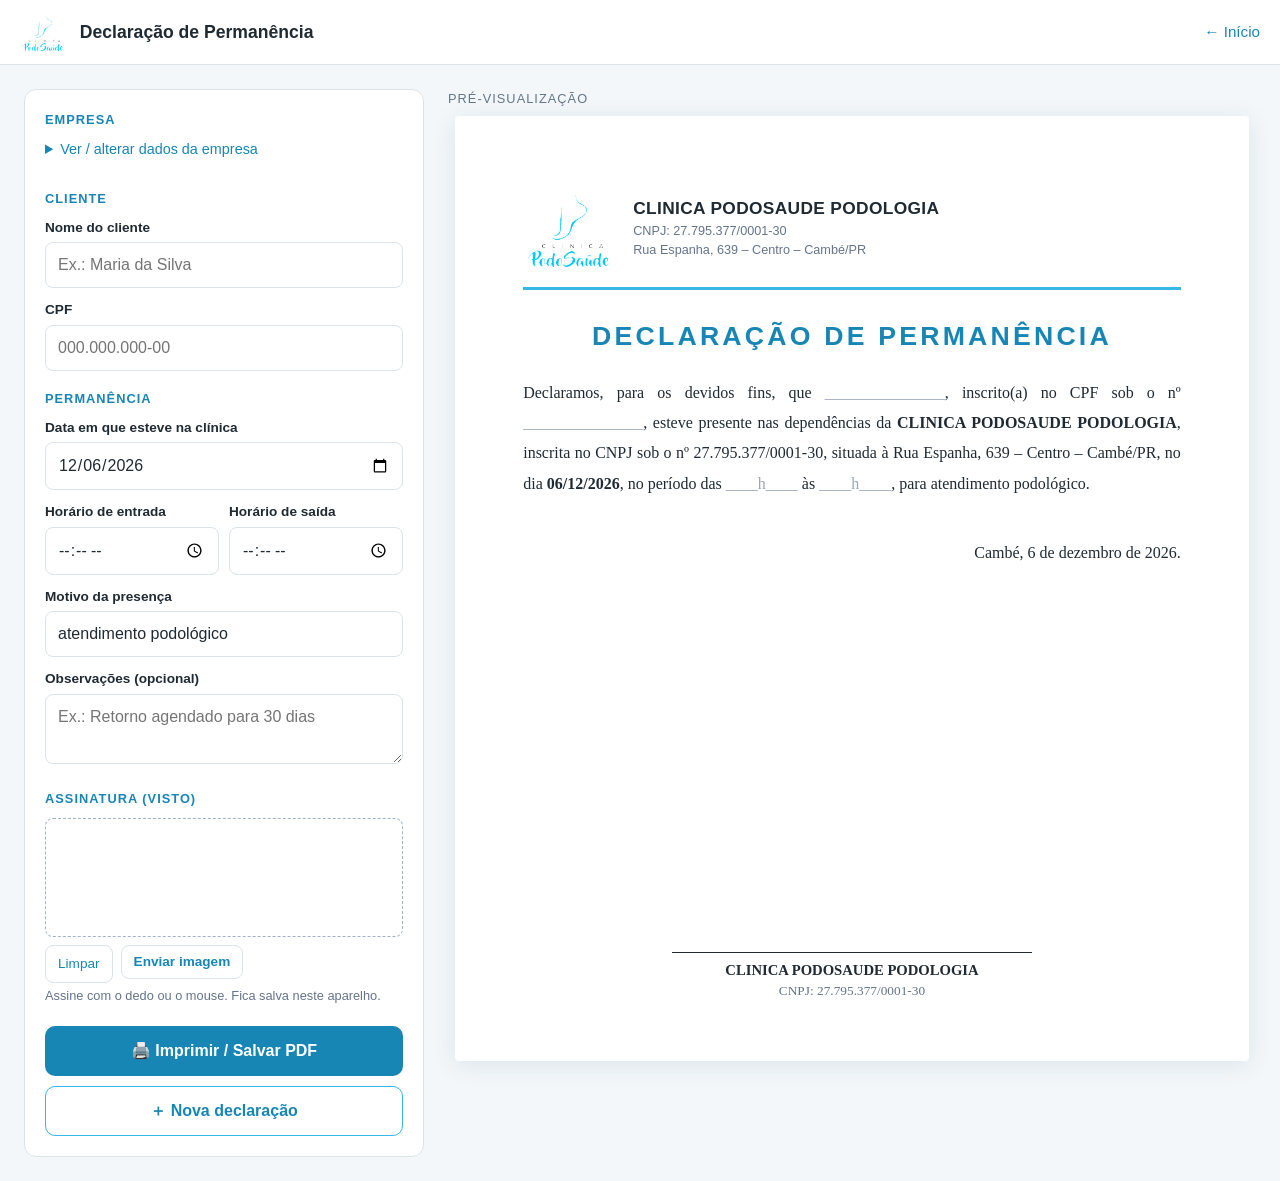
==== declaracao.html @ 124981b6 "Gerador de recibos e declaração de permanência – PodoSaúde Co-Authored-By: Claude Opus 5.5 <noreply@" ====
<!DOCTYPE html>
<html lang="pt-BR">
<head>
  <meta charset="UTF-8">
  <meta name="viewport" content="width=device-width, initial-scale=1">
  <title>Declaração de Permanência – PodoSaúde</title>
  <link rel="stylesheet" href="estilo.css">
</head>
<body>

<header class="topo">
  <img src="logo.png" alt="PodoSaúde">
  <h1>Declaração de Permanência</h1>
  <a class="voltar" href="index.html">← Início</a>
</header>

<div class="area">

  <!-- ===== FORMULÁRIO ===== -->
  <form class="formulario" id="form" onsubmit="return false">
    <h2>Empresa</h2>
    <details class="empresa">
      <summary>Ver / alterar dados da empresa</summary>
      <div class="campo">
        <label for="empresa">Nome da empresa</label>
        <input id="empresa" value="CLINICA PODOSAUDE PODOLOGIA">
      </div>
      <div class="campo">
        <label for="cnpj">CNPJ</label>
        <input id="cnpj" value="27.795.377/0001-30" inputmode="numeric" maxlength="18">
      </div>
      <div class="campo">
        <label for="endereco">Endereço</label>
        <input id="endereco" value="Rua Espanha, 639 – Centro – Cambé/PR">
      </div>
      <div class="campo">
        <label for="cidade">Cidade (para a data do documento)</label>
        <input id="cidade" value="Cambé">
      </div>
    </details>

    <h2>Cliente</h2>
    <div class="campo">
      <label for="cliente">Nome do cliente</label>
      <input id="cliente" placeholder="Ex.: Maria da Silva" autocomplete="off">
    </div>
    <div class="campo">
      <label for="cpf">CPF</label>
      <input id="cpf" placeholder="000.000.000-00" inputmode="numeric" maxlength="14" autocomplete="off">
    </div>

    <h2>Permanência</h2>
    <div class="campo">
      <label for="data">Data em que esteve na clínica</label>
      <input id="data" type="date">
    </div>
    <div class="linha-2">
      <div class="campo">
        <label for="entrada">Horário de entrada</label>
        <input id="entrada" type="time">
      </div>
      <div class="campo">
        <label for="saida">Horário de saída</label>
        <input id="saida" type="time">
      </div>
    </div>
    <div class="campo">
      <label for="finalidade">Motivo da presença</label>
      <input id="finalidade" value="atendimento podológico">
    </div>
    <div class="campo">
      <label for="obs">Observações (opcional)</label>
      <textarea id="obs" placeholder="Ex.: Retorno agendado para 30 dias"></textarea>
    </div>

    <h2>Assinatura (visto)</h2>
    <div class="campo">
      <canvas id="assin-canvas" class="assin-quadro" width="600" height="200"></canvas>
      <div class="assin-acoes">
        <button type="button" class="btn-mini" id="assin-limpar">Limpar</button>
        <label class="btn-mini">Enviar imagem<input type="file" accept="image/*" id="assin-arquivo" hidden></label>
      </div>
      <div class="dica">Assine com o dedo ou o mouse. Fica salva neste aparelho.</div>
    </div>

    <div class="botoes">
      <button type="button" class="btn btn-principal" id="imprimir">🖨️ Imprimir / Salvar PDF</button>
      <button type="button" class="btn btn-secundario" id="novo">＋ Nova declaração</button>
    </div>
  </form>

  <!-- ===== DOCUMENTO ===== -->
  <section>
    <p class="previa-titulo">Pré-visualização</p>
    <article class="documento">
      <div class="doc-cabecalho">
        <img src="logo.png" alt="Logo">
        <div class="doc-empresa">
          <strong data-v="empresa"></strong>
          <span>CNPJ: <span data-v="cnpj" style="display:inline"></span></span>
          <span data-v="endereco"></span>
        </div>
      </div>

      <div class="doc-titulo-linha" style="justify-content:center">
        <h2 class="doc-titulo" style="text-align:center">DECLARAÇÃO DE PERMANÊNCIA</h2>
      </div>

      <p class="doc-texto">
        Declaramos, para os devidos fins, que <b data-v="cliente"></b>, inscrito(a) no CPF sob o
        nº <b data-v="cpf"></b>, esteve presente nas dependências da <b data-v="empresa"></b>,
        inscrita no CNPJ sob o nº <span data-v="cnpj"></span>, situada à <span data-v="endereco"></span>,
        no dia <b id="d-dia"></b>, no período das <b data-v="entrada"></b> às <b data-v="saida"></b>,
        para <span data-v="finalidade"></span>.
      </p>

      <div class="doc-obs" id="d-obs-box"><strong>Observações</strong><span data-v="obs"></span></div>

      <p class="doc-data"><span data-v="cidade"></span>, <span id="d-data"></span>.</p>

      <div class="doc-assinatura">
        <div class="assin-area"><img id="d-assinatura" alt=""></div>
        <div class="traco"></div>
        <strong data-v="empresa"></strong>
        <span>CNPJ: <span data-v="cnpj" style="display:inline"></span></span>
      </div>
    </article>
  </section>
</div>

<script>
/* ---------- Funções de apoio ---------- */
const $ = id => document.getElementById(id);
const MESES = ["janeiro","fevereiro","março","abril","maio","junho","julho","agosto","setembro","outubro","novembro","dezembro"];

function mascaraCPF(v) {
  v = v.replace(/\D/g, "").slice(0, 11);
  return v.replace(/(\d{3})(\d)/, "$1.$2").replace(/(\d{3})(\d)/, "$1.$2").replace(/(\d{3})(\d{1,2})$/, "$1-$2");
}
function mascaraCNPJ(v) {
  v = v.replace(/\D/g, "").slice(0, 14);
  return v.replace(/^(\d{2})(\d)/, "$1.$2").replace(/^(\d{2})\.(\d{3})(\d)/, "$1.$2.$3")
          .replace(/\.(\d{3})(\d)/, ".$1/$2").replace(/(\d{4})(\d)/, "$1-$2");
}
function dataExtenso(iso) {
  if (!iso) return null;
  const [a, m, d] = iso.split("-").map(Number);
  return `${d} de ${MESES[m - 1]} de ${a}`;
}
function dataCurta(iso) {
  if (!iso) return null;
  const [a, m, d] = iso.split("-");
  return `${d}/${m}/${a}`;
}
const hora = v => v ? v.replace(":", "h") : null;
function hojeISO() {
  const h = new Date();
  return `${h.getFullYear()}-${String(h.getMonth() + 1).padStart(2, "0")}-${String(h.getDate()).padStart(2, "0")}`;
}

/* ---------- Atualiza a pré-visualização ---------- */
function preencher(chave, texto, vazio = "_______________") {
  document.querySelectorAll(`[data-v="${chave}"]`).forEach(el => {
    el.textContent = texto || vazio;
    el.classList.toggle("vazio", !texto);
  });
}
function atualizar() {
  ["empresa", "cnpj", "endereco", "cidade", "cliente", "cpf", "finalidade"].forEach(k => preencher(k, $(k).value.trim()));
  preencher("entrada", hora($("entrada").value), "____h____");
  preencher("saida", hora($("saida").value), "____h____");
  const obs = $("obs").value.trim();
  preencher("obs", obs, "");
  $("d-obs-box").style.display = obs ? "" : "none";

  const dia = $("d-dia");
  dia.textContent = dataCurta($("data").value) || "____/____/______";
  dia.classList.toggle("vazio", !$("data").value);
  $("d-data").textContent = dataExtenso(hojeISO());
}

/* ---------- Eventos ---------- */
$("cpf").addEventListener("input", e => e.target.value = mascaraCPF(e.target.value));
$("cnpj").addEventListener("input", e => e.target.value = mascaraCNPJ(e.target.value));
$("form").addEventListener("input", atualizar);

$("imprimir").addEventListener("click", () => {
  const titulo = document.title;
  const nome = $("cliente").value.trim();
  document.title = `Declaração de Permanência${nome ? " - " + nome : ""}`;
  window.print();
  setTimeout(() => document.title = titulo, 1000);
});

$("novo").addEventListener("click", () => {
  ["cliente", "cpf", "entrada", "saida", "obs"].forEach(k => $(k).value = "");
  $("data").value = hojeISO();
  atualizar();
  $("cliente").focus();
});

/* ---------- Início ---------- */
$("data").value = hojeISO();
atualizar();
</script>
<script src="assinatura.js"></script>
</body>
</html>
---- estilo.css ----
/* ===== Estilo compartilhado – Gerador PodoSaúde ===== */
:root {
  --azul: #38b6e6;
  --azul-escuro: #1786b5;
  --azul-claro: #e8f6fc;
  --tinta: #1f2a33;
  --suave: #64748b;
  --linha: #dbe4eb;
  --fundo: #f3f7fa;
  --branco: #ffffff;
  --raio: 12px;
}

* { box-sizing: border-box; }

body {
  margin: 0;
  font-family: "Segoe UI", Roboto, "Helvetica Neue", Arial, sans-serif;
  background: var(--fundo);
  color: var(--tinta);
  line-height: 1.5;
}

/* ---------- Barra superior ---------- */
.topo {
  background: var(--branco);
  border-bottom: 1px solid var(--linha);
  padding: 10px 20px;
  display: flex;
  align-items: center;
  gap: 14px;
  position: sticky;
  top: 0;
  z-index: 10;
}
.topo img { height: 44px; }
.topo h1 { font-size: 1.1rem; margin: 0; font-weight: 600; }
.topo a.voltar {
  margin-left: auto;
  color: var(--azul-escuro);
  text-decoration: none;
  font-size: .95rem;
  white-space: nowrap;
}
.topo a.voltar:hover { text-decoration: underline; }

/* ---------- Layout: formulário + pré-visualização ---------- */
.area {
  display: grid;
  grid-template-columns: minmax(300px, 400px) 1fr;
  gap: 24px;
  padding: 24px;
  max-width: 1300px;
  margin: 0 auto;
  align-items: start;
}

.formulario {
  background: var(--branco);
  border: 1px solid var(--linha);
  border-radius: var(--raio);
  padding: 20px;
}
.formulario h2 {
  font-size: .8rem;
  text-transform: uppercase;
  letter-spacing: .08em;
  color: var(--azul-escuro);
  margin: 18px 0 10px;
}
.formulario h2:first-child { margin-top: 0; }

.campo { margin-bottom: 12px; }
.campo label {
  display: block;
  font-size: .85rem;
  font-weight: 600;
  margin-bottom: 4px;
}
.campo input,
.campo textarea {
  width: 100%;
  font: inherit;
  font-size: 1rem;
  padding: 10px 12px;
  border: 1px solid var(--linha);
  border-radius: 8px;
  background: var(--branco);
  color: var(--tinta);
}
.campo textarea { resize: vertical; min-height: 70px; }
.campo input:focus,
.campo textarea:focus {
  outline: none;
  border-color: var(--azul);
  box-shadow: 0 0 0 3px var(--azul-claro);
}
.dica { font-size: .8rem; color: var(--suave); margin-top: 3px; }

.linha-2 { display: grid; grid-template-columns: 1fr 1fr; gap: 10px; }

details.empresa summary {
  cursor: pointer;
  font-size: .9rem;
  color: var(--azul-escuro);
  margin-bottom: 10px;
}

/* ---------- Botões ---------- */
.botoes { display: flex; flex-direction: column; gap: 10px; margin-top: 20px; }
.btn {
  font: inherit;
  font-size: 1rem;
  font-weight: 600;
  padding: 12px 16px;
  border-radius: 10px;
  border: 1px solid transparent;
  cursor: pointer;
  text-align: center;
  text-decoration: none;
}
.btn-principal { background: var(--azul-escuro); color: var(--branco); }
.btn-principal:hover { background: #12729b; }
.btn-secundario { background: var(--branco); color: var(--azul-escuro); border-color: var(--azul); }
.btn-secundario:hover { background: var(--azul-claro); }

/* ---------- Documento (pré-visualização / impressão) ---------- */
.previa-titulo {
  font-size: .8rem;
  color: var(--suave);
  margin: 0 0 8px;
  text-transform: uppercase;
  letter-spacing: .08em;
}
.documento {
  background: var(--branco);
  width: 100%;
  max-width: 210mm;
  min-height: 250mm;
  margin: 0 auto;
  padding: 18mm 18mm 16mm;
  box-shadow: 0 4px 24px rgba(20, 60, 90, .10);
  border-radius: 4px;
  font-family: Georgia, "Times New Roman", serif;
  font-size: 12pt;
  display: flex;
  flex-direction: column;
}

.doc-cabecalho {
  display: flex;
  align-items: center;
  gap: 18px;
  padding-bottom: 14px;
  border-bottom: 3px solid var(--azul);
}
.doc-cabecalho img { width: 92px; height: auto; }
.doc-empresa { font-family: "Segoe UI", Roboto, Arial, sans-serif; }
.doc-empresa strong { display: block; font-size: 13pt; letter-spacing: .02em; }
.doc-empresa span { display: block; font-size: 9.5pt; color: var(--suave); }

.doc-titulo-linha {
  display: flex;
  justify-content: space-between;
  align-items: center;
  gap: 12px;
  margin: 26px 0 22px;
  flex-wrap: wrap;
}
.doc-titulo {
  font-family: "Segoe UI", Roboto, Arial, sans-serif;
  font-size: 20pt;
  font-weight: 700;
  letter-spacing: .12em;
  color: var(--azul-escuro);
  margin: 0;
}
.doc-titulo small { font-size: 12pt; letter-spacing: .04em; color: var(--tinta); font-weight: 600; }
.doc-valor {
  font-family: "Segoe UI", Roboto, Arial, sans-serif;
  border: 2px solid var(--azul);
  border-radius: 8px;
  padding: 6px 16px;
  font-size: 15pt;
  font-weight: 700;
}

.doc-texto { text-align: justify; line-height: 1.9; margin: 0 0 16px; }
.doc-texto b { font-weight: 700; }
.vazio { color: #9aa8b5; font-weight: 400 !important; }

.doc-obs {
  border-left: 3px solid var(--azul);
  background: var(--azul-claro);
  padding: 10px 14px;
  margin: 8px 0 16px;
  font-size: 11pt;
  white-space: pre-wrap;
}
.doc-obs strong { font-family: "Segoe UI", Roboto, Arial, sans-serif; font-size: 9.5pt; text-transform: uppercase; letter-spacing: .06em; display: block; }

.doc-data { text-align: right; margin: 26px 0 0; }

.doc-assinatura {
  margin-top: auto;
  padding-top: 20px;
  text-align: center;
}
.assin-area {
  height: 70px;
  display: flex;
  align-items: flex-end;
  justify-content: center;
}
.assin-area img { max-height: 70px; max-width: 260px; margin-bottom: -6px; }

/* Quadro para desenhar a assinatura */
.assin-quadro {
  display: block;
  width: 100%;
  aspect-ratio: 3 / 1;
  border: 1px dashed #9fb3c3;
  border-radius: 8px;
  background: #fff;
  touch-action: none;
  cursor: crosshair;
}
.assin-acoes { display: flex; gap: 8px; margin-top: 8px; }
.btn-mini {
  font: inherit;
  font-size: .85rem;
  padding: 6px 12px;
  border-radius: 8px;
  border: 1px solid var(--linha);
  background: var(--branco);
  color: var(--azul-escuro);
  cursor: pointer;
}
.btn-mini:hover { border-color: var(--azul); background: var(--azul-claro); }
.doc-assinatura .traco { width: 70%; max-width: 360px; margin: 0 auto 6px; border-top: 1px solid var(--tinta); }
.doc-assinatura strong { display: block; font-size: 11pt; }
.doc-assinatura span { display: block; font-size: 10pt; color: var(--suave); }

/* ---------- Página inicial ---------- */
.inicio {
  max-width: 640px;
  margin: 0 auto;
  padding: 40px 20px;
  text-align: center;
}
.inicio img { width: 150px; }
.inicio h1 { font-size: 1.5rem; margin: 10px 0 4px; }
.inicio p { color: var(--suave); margin: 0 0 30px; }
.cartoes { display: grid; grid-template-columns: 1fr 1fr; gap: 16px; }
.cartao {
  background: var(--branco);
  border: 1px solid var(--linha);
  border-radius: var(--raio);
  padding: 26px 18px;
  text-decoration: none;
  color: var(--tinta);
  transition: border-color .15s, transform .15s, box-shadow .15s;
}
.cartao:hover { border-color: var(--azul); transform: translateY(-2px); box-shadow: 0 6px 20px rgba(20, 60, 90, .08); }
.cartao .icone { font-size: 2rem; }
.cartao strong { display: block; font-size: 1.1rem; margin: 8px 0 4px; color: var(--azul-escuro); }
.cartao span { font-size: .9rem; color: var(--suave); }

/* ---------- Celular ---------- */
@media (max-width: 900px) {
  .area { grid-template-columns: 1fr; padding: 14px; gap: 16px; }
  .documento { padding: 22px 18px; min-height: 0; font-size: 11pt; }
  .doc-cabecalho img { width: 64px; }
  .doc-titulo { font-size: 16pt; }
  .doc-valor { font-size: 13pt; }

}
@media (max-width: 520px) {
  .cartoes { grid-template-columns: 1fr; }
  .topo h1 { font-size: .95rem; }
  .topo img { height: 36px; }
  .linha-2 { grid-template-columns: 1fr; gap: 0; }
}

/* ---------- Impressão / PDF: só o documento ---------- */
@page { size: A4; margin: 0; }
@media print {
  body { background: #fff; }
  .topo, .formulario, .previa-titulo { display: none !important; }
  .area { display: block; padding: 0; margin: 0; max-width: none; }
  .documento {
    box-shadow: none;
    border-radius: 0;
    max-width: none;
    width: 210mm;
    height: 296mm;
    min-height: 0;
    padding: 18mm 18mm 16mm;
    font-size: 12pt;
    overflow: hidden;
  }
  .doc-cabecalho img { width: 92px; }
  .doc-titulo { font-size: 20pt; }
  .doc-valor { font-size: 15pt; }

  .vazio { color: transparent; border-bottom: 1px solid #999; }
  * { -webkit-print-color-adjust: exact; print-color-adjust: exact; }
}
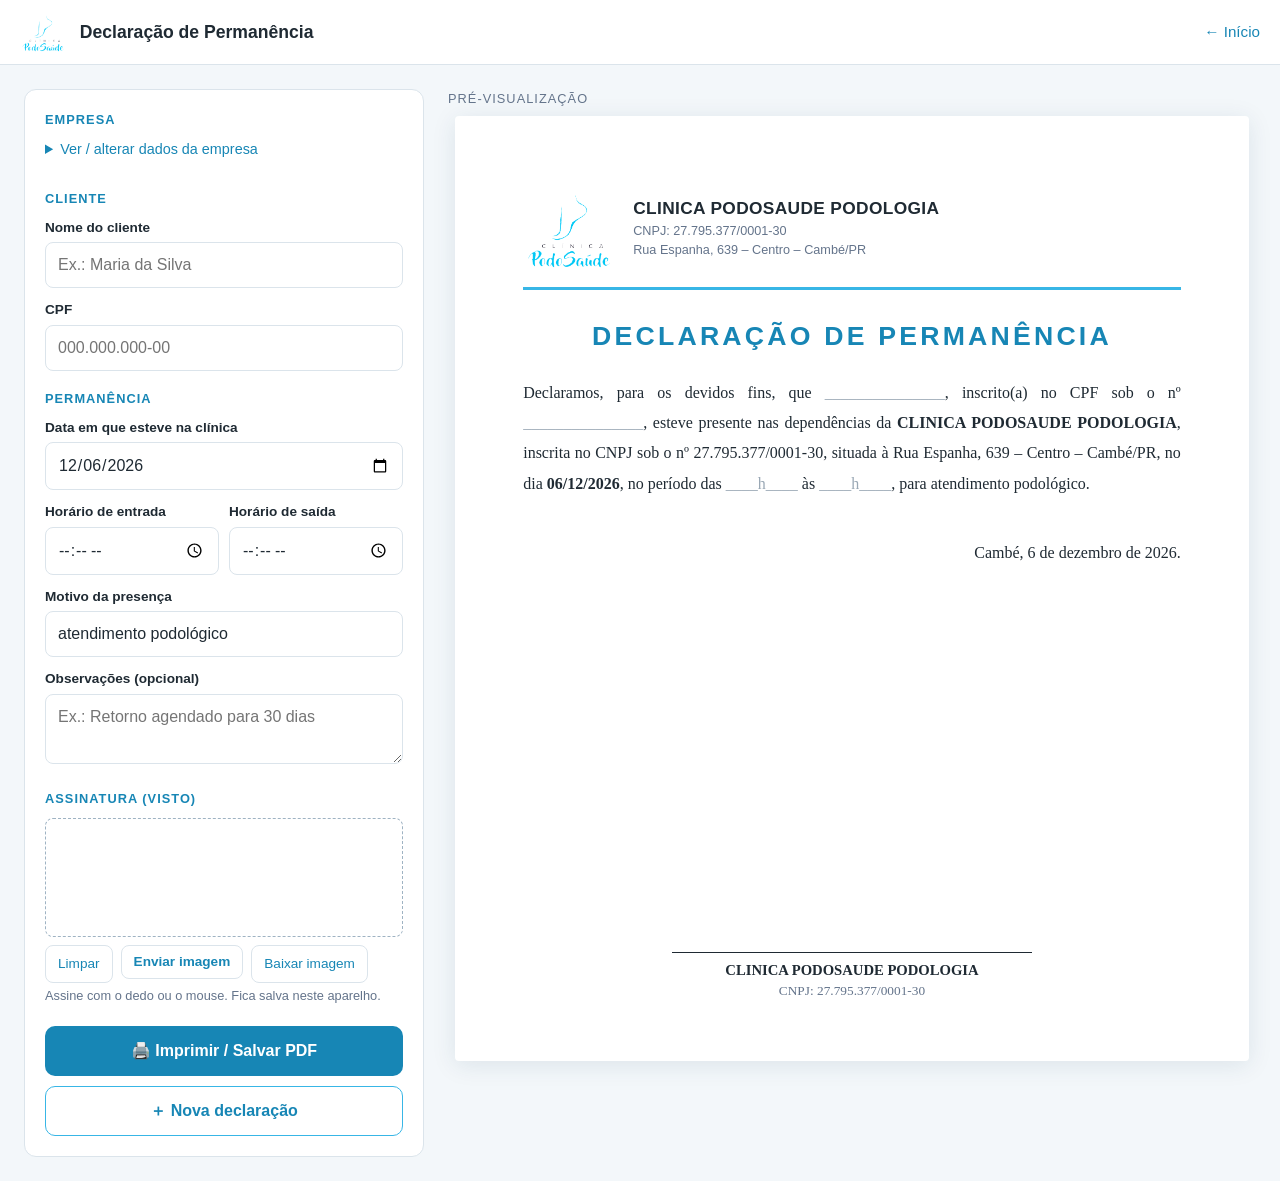
==== commit 421bfcdb: "Assinatura padrão compartilhada (assinatura.png) e botão para baixar Co-Authored-By: Claude Opus 5.5" ====
--- a/declaracao.html
+++ b/declaracao.html
@@ -79,8 +79,9 @@
       <div class="assin-acoes">
         <button type="button" class="btn-mini" id="assin-limpar">Limpar</button>
         <label class="btn-mini">Enviar imagem<input type="file" accept="image/*" id="assin-arquivo" hidden></label>
-      </div>
-      <div class="dica">Assine com o dedo ou o mouse. Fica salva neste aparelho.</div>
+        <button type="button" class="btn-mini" id="assin-baixar">Baixar imagem</button>
+      </div>
+      <div class="dica" id="assin-dica">Assine com o dedo ou o mouse. Fica salva neste aparelho.</div>
     </div>
 
     <div class="botoes">
--- a/estilo.css
+++ b/estilo.css
@@ -225,7 +225,7 @@
   touch-action: none;
   cursor: crosshair;
 }
-.assin-acoes { display: flex; gap: 8px; margin-top: 8px; }
+.assin-acoes { display: flex; flex-wrap: wrap; gap: 8px; margin-top: 8px; }
 .btn-mini {
   font: inherit;
   font-size: .85rem;
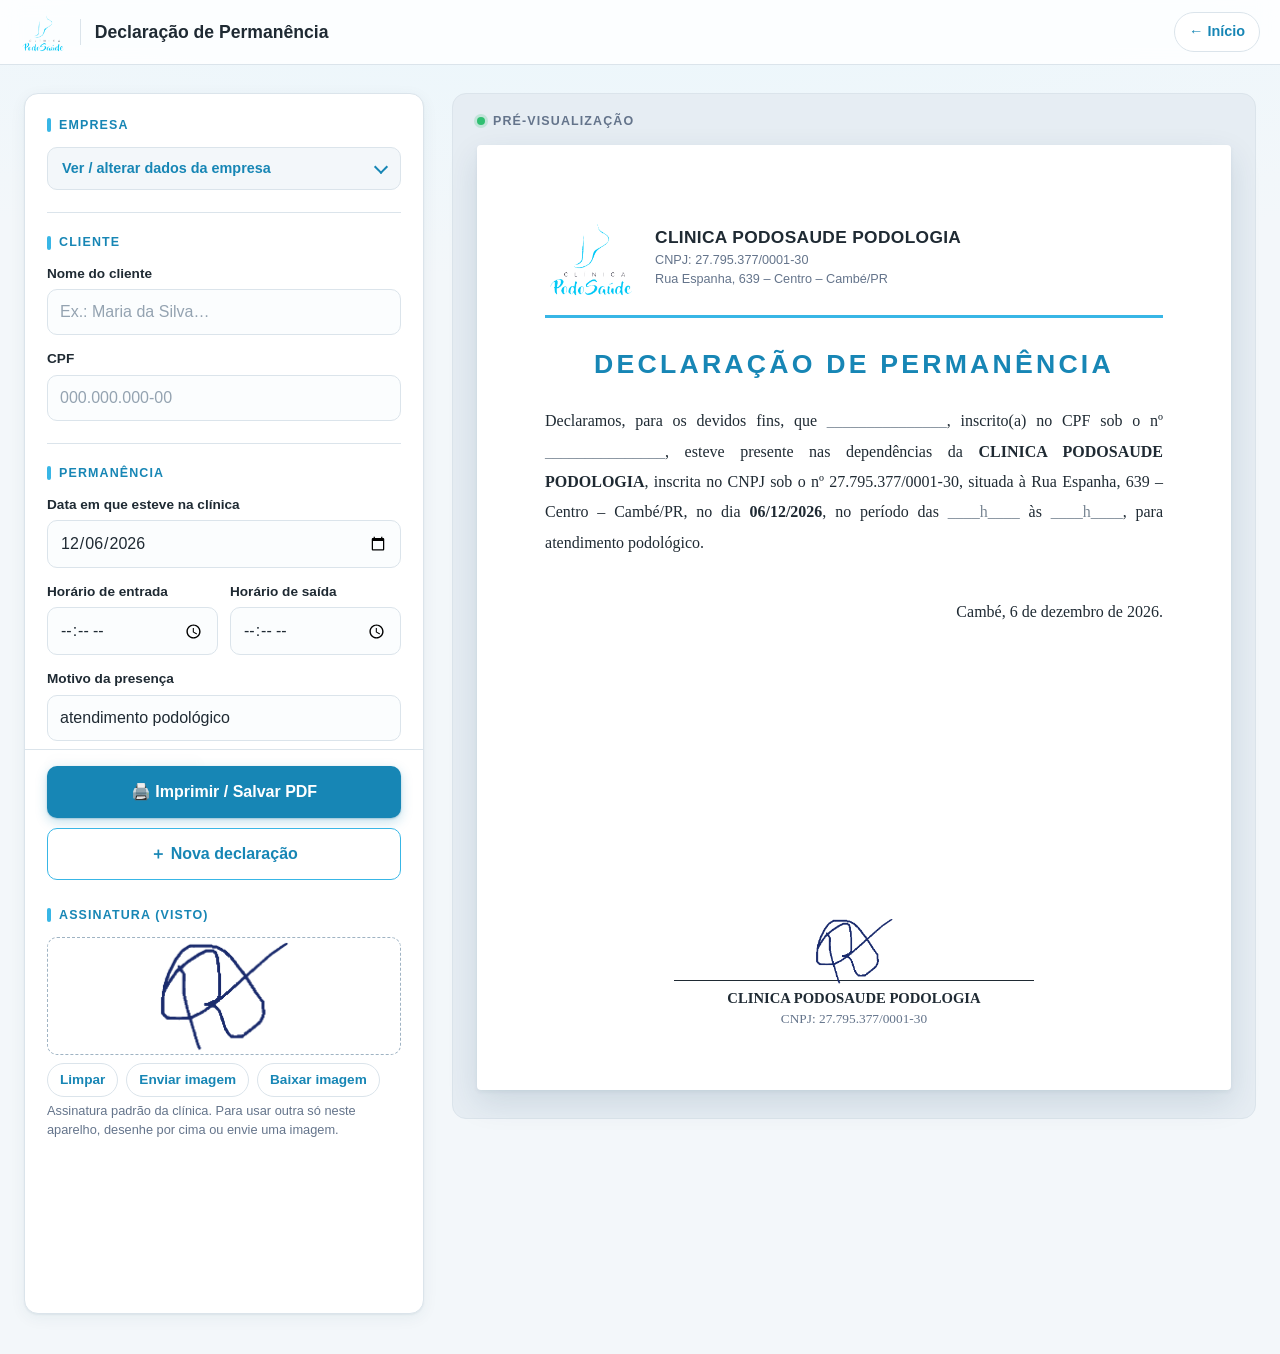
==== commit 27bc65b4: "Melhora a aparência e a acessibilidade do gerador - Novo visual: barra superior translúcida, seções " ====
--- a/declaracao.html
+++ b/declaracao.html
@@ -9,7 +9,7 @@
 <body>
 
 <header class="topo">
-  <img src="logo.png" alt="PodoSaúde">
+  <img src="logo.png" alt="PodoSaúde" width="305" height="293">
   <h1>Declaração de Permanência</h1>
   <a class="voltar" href="index.html">← Início</a>
 </header>
@@ -42,7 +42,7 @@
     <h2>Cliente</h2>
     <div class="campo">
       <label for="cliente">Nome do cliente</label>
-      <input id="cliente" placeholder="Ex.: Maria da Silva" autocomplete="off">
+      <input id="cliente" placeholder="Ex.: Maria da Silva…" autocomplete="off">
     </div>
     <div class="campo">
       <label for="cpf">CPF</label>
@@ -70,41 +70,42 @@
     </div>
     <div class="campo">
       <label for="obs">Observações (opcional)</label>
-      <textarea id="obs" placeholder="Ex.: Retorno agendado para 30 dias"></textarea>
+      <textarea id="obs" placeholder="Ex.: Retorno agendado para 30 dias…"></textarea>
     </div>
 
     <h2>Assinatura (visto)</h2>
     <div class="campo">
-      <canvas id="assin-canvas" class="assin-quadro" width="600" height="200"></canvas>
+      <canvas id="assin-canvas" class="assin-quadro" width="600" height="200" role="img" aria-label="Quadro para desenhar a assinatura"></canvas>
       <div class="assin-acoes">
         <button type="button" class="btn-mini" id="assin-limpar">Limpar</button>
-        <label class="btn-mini">Enviar imagem<input type="file" accept="image/*" id="assin-arquivo" hidden></label>
+        <button type="button" class="btn-mini" id="assin-enviar">Enviar imagem</button>
+        <input type="file" accept="image/*" id="assin-arquivo" hidden>
         <button type="button" class="btn-mini" id="assin-baixar">Baixar imagem</button>
       </div>
-      <div class="dica" id="assin-dica">Assine com o dedo ou o mouse. Fica salva neste aparelho.</div>
+      <div class="dica" id="assin-dica" aria-live="polite">Assine com o dedo ou o mouse. Fica salva neste aparelho.</div>
     </div>
 
     <div class="botoes">
-      <button type="button" class="btn btn-principal" id="imprimir">🖨️ Imprimir / Salvar PDF</button>
-      <button type="button" class="btn btn-secundario" id="novo">＋ Nova declaração</button>
+      <button type="button" class="btn btn-principal" id="imprimir"><span aria-hidden="true">🖨️</span> Imprimir / Salvar PDF</button>
+      <button type="button" class="btn btn-secundario" id="novo"><span aria-hidden="true">＋</span> Nova declaração</button>
     </div>
   </form>
 
   <!-- ===== DOCUMENTO ===== -->
-  <section>
+  <section class="previa">
     <p class="previa-titulo">Pré-visualização</p>
     <article class="documento">
       <div class="doc-cabecalho">
-        <img src="logo.png" alt="Logo">
+        <img src="logo.png" alt="PodoSaúde" width="305" height="293">
         <div class="doc-empresa">
           <strong data-v="empresa"></strong>
-          <span>CNPJ: <span data-v="cnpj" style="display:inline"></span></span>
+          <span>CNPJ: <span data-v="cnpj" class="em-linha"></span></span>
           <span data-v="endereco"></span>
         </div>
       </div>
 
-      <div class="doc-titulo-linha" style="justify-content:center">
-        <h2 class="doc-titulo" style="text-align:center">DECLARAÇÃO DE PERMANÊNCIA</h2>
+      <div class="doc-titulo-linha centro">
+        <h2 class="doc-titulo">DECLARAÇÃO DE PERMANÊNCIA</h2>
       </div>
 
       <p class="doc-texto">
@@ -123,7 +124,7 @@
         <div class="assin-area"><img id="d-assinatura" alt=""></div>
         <div class="traco"></div>
         <strong data-v="empresa"></strong>
-        <span>CNPJ: <span data-v="cnpj" style="display:inline"></span></span>
+        <span>CNPJ: <span data-v="cnpj" class="em-linha"></span></span>
       </div>
     </article>
   </section>
--- a/estilo.css
+++ b/estilo.css
@@ -2,13 +2,17 @@
 :root {
   --azul: #38b6e6;
   --azul-escuro: #1786b5;
+  --azul-mais-escuro: #12729b;
   --azul-claro: #e8f6fc;
   --tinta: #1f2a33;
   --suave: #64748b;
   --linha: #dbe4eb;
   --fundo: #f3f7fa;
+  --mesa: #e6edf3;
   --branco: #ffffff;
-  --raio: 12px;
+  --raio: 14px;
+  --sombra: 0 1px 2px rgba(20, 60, 90, .06), 0 4px 16px rgba(20, 60, 90, .06);
+  --sombra-forte: 0 2px 4px rgba(20, 60, 90, .06), 0 12px 32px rgba(20, 60, 90, .12);
 }
 
 * { box-sizing: border-box; }
@@ -16,16 +20,23 @@
 body {
   margin: 0;
   font-family: "Segoe UI", Roboto, "Helvetica Neue", Arial, sans-serif;
-  background: var(--fundo);
+  background:
+    radial-gradient(1200px 400px at 50% -120px, var(--azul-claro), transparent),
+    var(--fundo);
+  background-repeat: no-repeat;
   color: var(--tinta);
   line-height: 1.5;
+  min-height: 100vh;
+  -webkit-font-smoothing: antialiased;
 }
 
 /* ---------- Barra superior ---------- */
 .topo {
-  background: var(--branco);
+  background: rgba(255, 255, 255, .85);
+  backdrop-filter: saturate(1.4) blur(10px);
+  -webkit-backdrop-filter: saturate(1.4) blur(10px);
   border-bottom: 1px solid var(--linha);
-  padding: 10px 20px;
+  padding: 10px max(20px, calc((100% - 1300px) / 2 + 24px));
   display: flex;
   align-items: center;
   gap: 14px;
@@ -33,23 +44,36 @@
   top: 0;
   z-index: 10;
 }
-.topo img { height: 44px; }
-.topo h1 { font-size: 1.1rem; margin: 0; font-weight: 600; }
+.topo img { height: 44px; width: auto; }
+.topo h1 {
+  font-size: 1.1rem;
+  margin: 0;
+  font-weight: 600;
+  text-wrap: balance;
+  padding-left: 14px;
+  border-left: 1px solid var(--linha);
+}
 .topo a.voltar {
   margin-left: auto;
   color: var(--azul-escuro);
   text-decoration: none;
-  font-size: .95rem;
+  font-size: .9rem;
+  font-weight: 600;
   white-space: nowrap;
-}
-.topo a.voltar:hover { text-decoration: underline; }
+  padding: 8px 14px;
+  border: 1px solid var(--linha);
+  border-radius: 999px;
+  background: var(--branco);
+  transition: background-color .15s, border-color .15s;
+}
+.topo a.voltar:hover { background: var(--azul-claro); border-color: var(--azul); }
 
 /* ---------- Layout: formulário + pré-visualização ---------- */
 .area {
   display: grid;
   grid-template-columns: minmax(300px, 400px) 1fr;
-  gap: 24px;
-  padding: 24px;
+  gap: 28px;
+  padding: 28px 24px 40px;
   max-width: 1300px;
   margin: 0 auto;
   align-items: start;
@@ -59,23 +83,36 @@
   background: var(--branco);
   border: 1px solid var(--linha);
   border-radius: var(--raio);
-  padding: 20px;
+  box-shadow: var(--sombra);
+  padding: 22px 22px 0;
 }
 .formulario h2 {
-  font-size: .8rem;
+  display: flex;
+  align-items: center;
+  gap: 8px;
+  font-size: .78rem;
   text-transform: uppercase;
-  letter-spacing: .08em;
-  color: var(--azul-escuro);
-  margin: 18px 0 10px;
-}
-.formulario h2:first-child { margin-top: 0; }
-
-.campo { margin-bottom: 12px; }
+  letter-spacing: .09em;
+  color: var(--azul-escuro);
+  margin: 22px 0 12px;
+  padding-top: 20px;
+  border-top: 1px solid var(--linha);
+}
+.formulario h2::before {
+  content: "";
+  width: 4px;
+  height: 14px;
+  border-radius: 2px;
+  background: var(--azul);
+}
+.formulario h2:first-child { margin-top: 0; padding-top: 0; border-top: 0; }
+
+.campo { margin-bottom: 14px; }
 .campo label {
   display: block;
   font-size: .85rem;
   font-weight: 600;
-  margin-bottom: 4px;
+  margin-bottom: 5px;
 }
 .campo input,
 .campo textarea {
@@ -84,53 +121,136 @@
   font-size: 1rem;
   padding: 10px 12px;
   border: 1px solid var(--linha);
-  border-radius: 8px;
-  background: var(--branco);
+  border-radius: 10px;
+  background: #fbfdfe;
   color: var(--tinta);
-}
-.campo textarea { resize: vertical; min-height: 70px; }
+  transition: border-color .15s, box-shadow .15s, background-color .15s;
+}
+.campo input::placeholder,
+.campo textarea::placeholder { color: #94a3b1; }
+.campo input:hover,
+.campo textarea:hover { border-color: #b9c9d6; }
+.campo textarea { resize: vertical; min-height: 76px; }
 .campo input:focus,
 .campo textarea:focus {
   outline: none;
+  background: var(--branco);
   border-color: var(--azul);
-  box-shadow: 0 0 0 3px var(--azul-claro);
-}
-.dica { font-size: .8rem; color: var(--suave); margin-top: 3px; }
-
-.linha-2 { display: grid; grid-template-columns: 1fr 1fr; gap: 10px; }
-
+  box-shadow: 0 0 0 3px rgba(56, 182, 230, .35);
+}
+.dica { font-size: .8rem; color: var(--suave); margin-top: 4px; }
+
+.linha-2 { display: grid; grid-template-columns: 1fr 1fr; gap: 12px; }
+
+/* Dados da empresa: caixa que abre e fecha */
+details.empresa {
+  border: 1px solid var(--linha);
+  border-radius: 10px;
+  background: var(--fundo);
+  margin-bottom: 4px;
+}
 details.empresa summary {
+  display: flex;
+  align-items: center;
+  justify-content: space-between;
+  gap: 8px;
   cursor: pointer;
+  list-style: none;
   font-size: .9rem;
-  color: var(--azul-escuro);
-  margin-bottom: 10px;
-}
+  font-weight: 600;
+  color: var(--azul-escuro);
+  padding: 10px 14px;
+  border-radius: 10px;
+}
+details.empresa summary::-webkit-details-marker { display: none; }
+details.empresa summary::after {
+  content: "";
+  width: 8px;
+  height: 8px;
+  border-right: 2px solid currentColor;
+  border-bottom: 2px solid currentColor;
+  transform: translateY(-2px) rotate(45deg);
+  transition: transform .2s;
+}
+details.empresa[open] summary::after { transform: translateY(2px) rotate(-135deg); }
+details.empresa summary:hover { background: var(--azul-claro); }
+details.empresa[open] { background: var(--branco); }
+details.empresa[open] summary { border-bottom: 1px solid var(--linha); border-radius: 10px 10px 0 0; margin-bottom: 12px; }
+details.empresa .campo { padding: 0 14px; }
 
 /* ---------- Botões ---------- */
-.botoes { display: flex; flex-direction: column; gap: 10px; margin-top: 20px; }
+/* Contorno visível para quem navega pelo teclado */
+a:focus-visible,
+button:focus-visible,
+summary:focus-visible {
+  outline: 3px solid var(--azul-escuro);
+  outline-offset: 2px;
+}
+a, button, summary { touch-action: manipulation; }
+
+/* Botões finais ficam sempre à vista no fim do formulário */
+.botoes {
+  display: flex;
+  flex-direction: column;
+  gap: 10px;
+  margin: 22px -22px 0;
+  padding: 16px 22px 20px;
+  position: sticky;
+  bottom: 0;
+  background: rgba(255, 255, 255, .94);
+  backdrop-filter: blur(8px);
+  -webkit-backdrop-filter: blur(8px);
+  border-top: 1px solid var(--linha);
+  border-radius: 0 0 var(--raio) var(--raio);
+}
 .btn {
   font: inherit;
   font-size: 1rem;
   font-weight: 600;
-  padding: 12px 16px;
+  padding: 13px 16px;
   border-radius: 10px;
   border: 1px solid transparent;
   cursor: pointer;
   text-align: center;
   text-decoration: none;
-}
-.btn-principal { background: var(--azul-escuro); color: var(--branco); }
-.btn-principal:hover { background: #12729b; }
+  transition: background-color .15s, box-shadow .15s, transform .1s;
+}
+.btn:active { transform: translateY(1px); }
+.btn-principal {
+  background: var(--azul-escuro);
+  color: var(--branco);
+  box-shadow: 0 1px 2px rgba(18, 114, 155, .3), 0 4px 12px rgba(23, 134, 181, .25);
+}
+.btn-principal:hover { background: var(--azul-mais-escuro); }
 .btn-secundario { background: var(--branco); color: var(--azul-escuro); border-color: var(--azul); }
 .btn-secundario:hover { background: var(--azul-claro); }
 
 /* ---------- Documento (pré-visualização / impressão) ---------- */
+/* "Mesa" onde a folha fica apoiada na tela */
+.previa {
+  background: var(--mesa);
+  border: 1px solid var(--linha);
+  border-radius: var(--raio);
+  padding: 18px 24px 28px;
+}
 .previa-titulo {
-  font-size: .8rem;
+  display: flex;
+  align-items: center;
+  gap: 8px;
+  font-size: .78rem;
+  font-weight: 600;
   color: var(--suave);
-  margin: 0 0 8px;
+  margin: 0 0 14px;
   text-transform: uppercase;
-  letter-spacing: .08em;
+  letter-spacing: .09em;
+}
+.previa-titulo::before {
+  content: "";
+  width: 8px;
+  height: 8px;
+  border-radius: 50%;
+  background: #2fbf71;
+  box-shadow: 0 0 0 3px rgba(47, 191, 113, .2);
 }
 .documento {
   background: var(--branco);
@@ -139,7 +259,7 @@
   min-height: 250mm;
   margin: 0 auto;
   padding: 18mm 18mm 16mm;
-  box-shadow: 0 4px 24px rgba(20, 60, 90, .10);
+  box-shadow: var(--sombra-forte);
   border-radius: 4px;
   font-family: Georgia, "Times New Roman", serif;
   font-size: 12pt;
@@ -158,6 +278,8 @@
 .doc-empresa { font-family: "Segoe UI", Roboto, Arial, sans-serif; }
 .doc-empresa strong { display: block; font-size: 13pt; letter-spacing: .02em; }
 .doc-empresa span { display: block; font-size: 9.5pt; color: var(--suave); }
+.doc-empresa .em-linha,
+.doc-assinatura .em-linha { display: inline; }
 
 .doc-titulo-linha {
   display: flex;
@@ -167,6 +289,8 @@
   margin: 26px 0 22px;
   flex-wrap: wrap;
 }
+.doc-titulo-linha.centro { justify-content: center; }
+.doc-titulo-linha.centro .doc-titulo { text-align: center; }
 .doc-titulo {
   font-family: "Segoe UI", Roboto, Arial, sans-serif;
   font-size: 20pt;
@@ -175,7 +299,7 @@
   color: var(--azul-escuro);
   margin: 0;
 }
-.doc-titulo small { font-size: 12pt; letter-spacing: .04em; color: var(--tinta); font-weight: 600; }
+.doc-titulo small { font-size: 12pt; letter-spacing: .04em; color: var(--tinta); font-weight: 600; font-variant-numeric: tabular-nums; }
 .doc-valor {
   font-family: "Segoe UI", Roboto, Arial, sans-serif;
   border: 2px solid var(--azul);
@@ -183,11 +307,12 @@
   padding: 6px 16px;
   font-size: 15pt;
   font-weight: 700;
+  font-variant-numeric: tabular-nums;
 }
 
 .doc-texto { text-align: justify; line-height: 1.9; margin: 0 0 16px; }
 .doc-texto b { font-weight: 700; }
-.vazio { color: #9aa8b5; font-weight: 400 !important; }
+.vazio { color: #7a8794; font-weight: 400 !important; }
 
 .doc-obs {
   border-left: 3px solid var(--azul);
@@ -219,8 +344,8 @@
   display: block;
   width: 100%;
   aspect-ratio: 3 / 1;
-  border: 1px dashed #9fb3c3;
-  border-radius: 8px;
+  border: 1.5px dashed #9fb3c3;
+  border-radius: 10px;
   background: #fff;
   touch-action: none;
   cursor: crosshair;
@@ -229,46 +354,86 @@
 .btn-mini {
   font: inherit;
   font-size: .85rem;
+  font-weight: 600;
   padding: 6px 12px;
-  border-radius: 8px;
+  border-radius: 999px;
   border: 1px solid var(--linha);
   background: var(--branco);
   color: var(--azul-escuro);
   cursor: pointer;
+  transition: background-color .15s, border-color .15s;
 }
 .btn-mini:hover { border-color: var(--azul); background: var(--azul-claro); }
+/* Botões maiores para o dedo em telas de toque */
+@media (pointer: coarse) {
+  .btn-mini { min-height: 44px; padding: 8px 14px; }
+}
 .doc-assinatura .traco { width: 70%; max-width: 360px; margin: 0 auto 6px; border-top: 1px solid var(--tinta); }
 .doc-assinatura strong { display: block; font-size: 11pt; }
 .doc-assinatura span { display: block; font-size: 10pt; color: var(--suave); }
 
 /* ---------- Página inicial ---------- */
 .inicio {
-  max-width: 640px;
+  max-width: 720px;
   margin: 0 auto;
-  padding: 40px 20px;
+  padding: 56px 20px 40px;
   text-align: center;
 }
-.inicio img { width: 150px; }
-.inicio h1 { font-size: 1.5rem; margin: 10px 0 4px; }
-.inicio p { color: var(--suave); margin: 0 0 30px; }
-.cartoes { display: grid; grid-template-columns: 1fr 1fr; gap: 16px; }
+.inicio img {
+  width: 132px;
+  height: auto;
+  padding: 10px;
+  background: var(--branco);
+  border-radius: 28px;
+  box-shadow: var(--sombra);
+}
+.inicio h1 { font-size: 1.9rem; letter-spacing: -.01em; margin: 22px 0 6px; text-wrap: balance; }
+.inicio p { color: var(--suave); font-size: 1.05rem; margin: 0 0 36px; }
+.cartoes { display: grid; grid-template-columns: 1fr 1fr; gap: 18px; text-align: left; }
 .cartao {
+  position: relative;
+  display: flex;
+  flex-direction: column;
   background: var(--branco);
   border: 1px solid var(--linha);
   border-radius: var(--raio);
-  padding: 26px 18px;
+  box-shadow: var(--sombra);
+  padding: 24px 22px 22px;
   text-decoration: none;
   color: var(--tinta);
   transition: border-color .15s, transform .15s, box-shadow .15s;
 }
-.cartao:hover { border-color: var(--azul); transform: translateY(-2px); box-shadow: 0 6px 20px rgba(20, 60, 90, .08); }
-.cartao .icone { font-size: 2rem; }
-.cartao strong { display: block; font-size: 1.1rem; margin: 8px 0 4px; color: var(--azul-escuro); }
+.cartao:hover { border-color: var(--azul); transform: translateY(-3px); box-shadow: var(--sombra-forte); }
+.cartao .icone {
+  display: grid;
+  place-items: center;
+  width: 52px;
+  height: 52px;
+  font-size: 1.6rem;
+  border-radius: 14px;
+  background: var(--azul-claro);
+}
+.cartao strong { display: block; font-size: 1.1rem; margin: 16px 0 4px; color: var(--azul-escuro); }
 .cartao span { font-size: .9rem; color: var(--suave); }
+.cartao .seta {
+  margin-top: 16px;
+  font-size: .9rem;
+  font-weight: 600;
+  color: var(--azul-escuro);
+}
+.cartao .seta::after { content: "→"; display: inline-block; margin-left: 6px; transition: transform .15s; }
+.cartao:hover .seta::after { transform: translateX(4px); }
+
+/* Sem animação para quem pediu menos movimento no sistema */
+@media (prefers-reduced-motion: reduce) {
+  *, *::before, *::after { transition: none !important; }
+  .cartao:hover, .cartao:hover .seta::after, .btn:active { transform: none; }
+}
 
 /* ---------- Celular ---------- */
 @media (max-width: 900px) {
   .area { grid-template-columns: 1fr; padding: 14px; gap: 16px; }
+  .previa { padding: 14px 10px 18px; }
   .documento { padding: 22px 18px; min-height: 0; font-size: 11pt; }
   .doc-cabecalho img { width: 64px; }
   .doc-titulo { font-size: 16pt; }
@@ -277,8 +442,12 @@
 }
 @media (max-width: 520px) {
   .cartoes { grid-template-columns: 1fr; }
-  .topo h1 { font-size: .95rem; }
+  .topo { padding: 8px 14px; gap: 10px; }
+  .topo h1 { font-size: .95rem; padding-left: 10px; }
   .topo img { height: 36px; }
+  .topo a.voltar { padding: 6px 12px; }
+  .inicio { padding-top: 36px; }
+  .inicio h1 { font-size: 1.5rem; }
   .linha-2 { grid-template-columns: 1fr; gap: 0; }
 }
 
@@ -288,6 +457,7 @@
   body { background: #fff; }
   .topo, .formulario, .previa-titulo { display: none !important; }
   .area { display: block; padding: 0; margin: 0; max-width: none; }
+  .previa { background: none; border: 0; border-radius: 0; padding: 0; }
   .documento {
     box-shadow: none;
     border-radius: 0;
